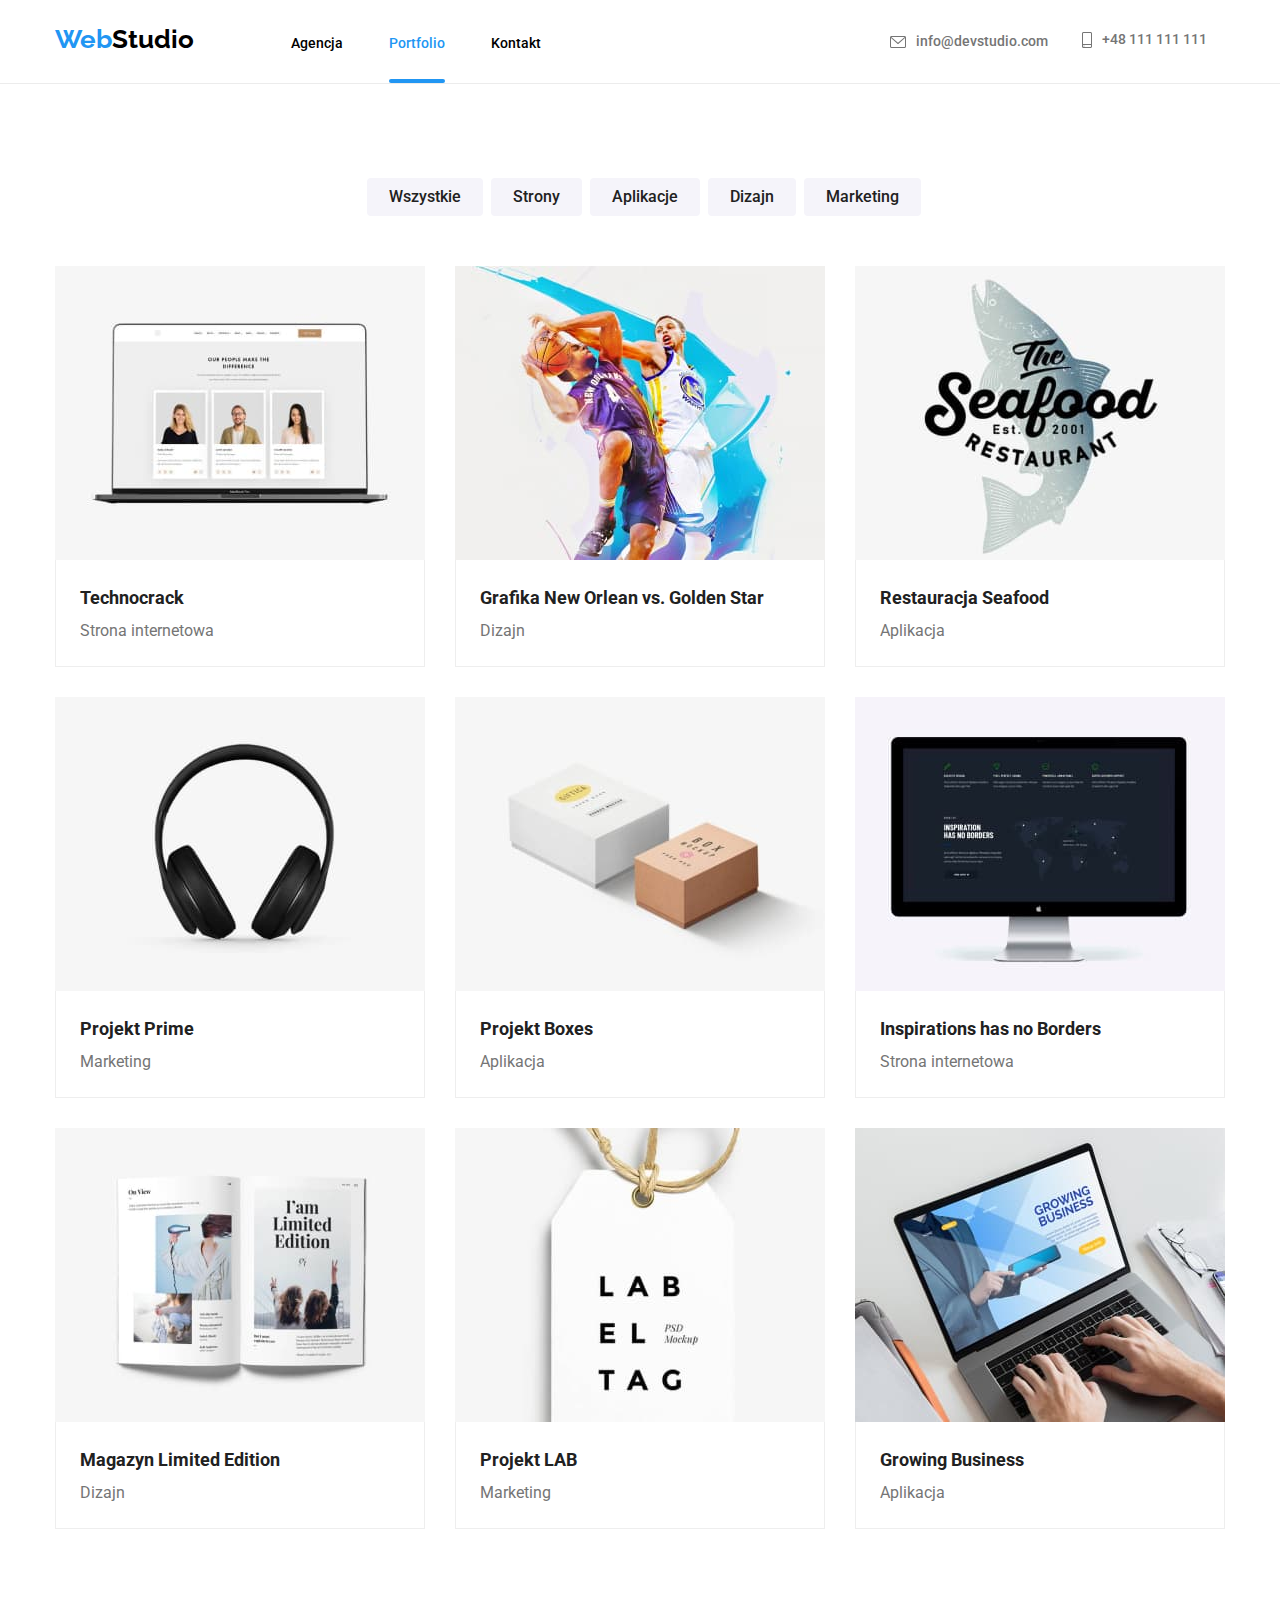
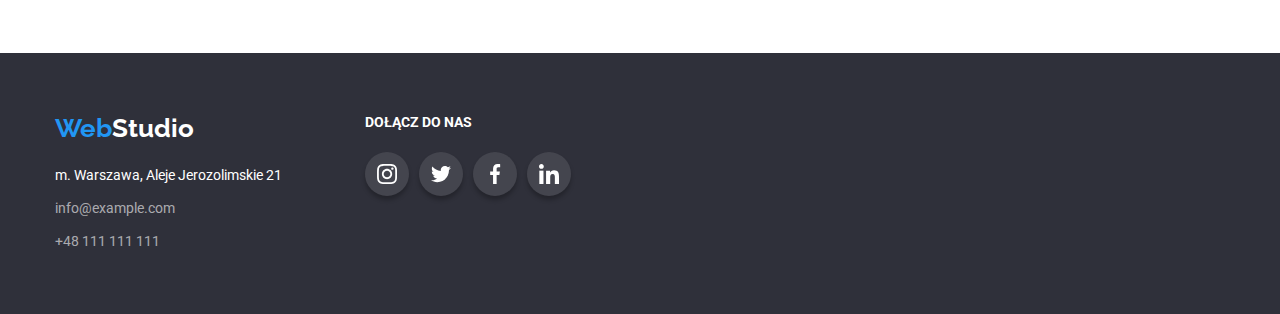
==== portfolio.html @ 0f989dc0 "dodanie plików" ====
<!DOCTYPE html>
<html lang="pl">
  <head>
    <meta charset="UTF-8" />
    <meta http-equiv="X-UA-Compatible" content="IE=edge" />
    <meta name="viewport" content="width=device-width, initial-scale=1.0" />
    <link
      rel="stylesheet"
      href="https://cdnjs.cloudflare.com/ajax/libs/modern-normalize/1.0.0/modern-normalize.min.css"
    />
    <link href="./css/styles.css" rel="stylesheet" />
    <link rel="preconnect" href="https://fonts.googleapis.com" />
    <link rel="preconnect" href="https://fonts.gstatic.com" crossorigin />
    <link
      href="https://fonts.googleapis.com/css2?family=Raleway:wght@700&family=Roboto:wght@400;500;700;900&display=swap"
      rel="stylesheet"
    />
    <title>WebStudio - portfolio</title>
  </head>
  <body class="body">
    <header class="header menu2">
      <div class="container">
        <a href="index.html" class="logo link">Web<span>Studio</span></a>
        <nav class="pages">
          <a href="index.html" class="agency link">Agencja</a>
          <a href="portfolio.html" class="link portfolio-active">Portfolio</a>
          <a href="/contact" class="contact link">Kontakt</a>
        </nav>
        <p class="icon-mail">
          <svg class="mail-icon" width="16" height="12">
            <use href="./images/icons.svg#icon-envelope"></use>
          </svg>
          <a href="mailto:nfo@devstudio.com" class="mail link"
            >info@devstudio.com</a
          >
        </p>
        <p class="icon-phone">
          <svg class="phone-icon" width="10" height="16">
            <use href="./images/icons.svg#icon-smartphone"></use>
          </svg>
          <a href="tel:+48111111111" class="phone link">+48 111 111 111</a>
        </p>
      </div>
    </header>
    <main class="main2">
      <section class="buttons">
        <div class="container">
          <ul class="list-buttons list">
            <li class="item-button">
              <button type="button" class="button">Wszystkie</button>
            </li>
            <li class="item-button">
              <button type="button" class="button">Strony</button>
            </li>
            <li class="item-button">
              <button type="button" class="button">Aplikacje</button>
            </li>
            <li class="item-button">
              <button type="button" class="button">Dizajn</button>
            </li>
            <li class="item-button">
              <button type="button" class="button">Marketing</button>
            </li>
          </ul>
        </div>
      </section>
      <section class="main-portfolio">
        <div class="container">
          <ul class="portfolio-links list">
            <li class="portfolio-pictures">
              <figure class="picture-technocrack">
                <div class="box">
                  <img
                    src="images/technocrack.jpg"
                    alt="technocrack"
                    width="370"
                    height="404"
                  />
                  <div class="overlay">
                    <p class="text">
                      Technocrack jest popularną platformą wykorzystywaną do
                      rozpowszechniania koronawirusa. Firmy wykorzystują tę
                      platformę do celów szpiegowskich i ataków na
                      niezabezpieczone serwery konkurencji
                    </p>
                  </div>
                </div>
                <figcaption class="description-portfolio">
                  <p class="title-portfolio-link">Technocrack</p>
                  <p class="description-portfolio-link">Strona internetowa</p>
                </figcaption>
              </figure>
            </li>
            <li class="portfolio-pictures">
              <figure class="picture-basketball">
                <div class="box">
                  <img
                    src="images/basketball.jpg"
                    alt="basketball match"
                    width="370"
                    height="404"
                  />
                  <div class="overlay">
                    <p class="text">
                      Technocrack jest popularną platformą wykorzystywaną do
                      rozpowszechniania koronawirusa. Firmy wykorzystują tę
                      platformę do celów szpiegowskich i ataków na
                      niezabezpieczone serwery konkurencji
                    </p>
                  </div>
                </div>
                <figcaption class="description-portfolio">
                  <p class="title-portfolio-link">
                    Grafika New Orlean vs. Golden Star
                  </p>
                  <p class="description-portfolio-link">Dizajn</p>
                </figcaption>
              </figure>
            </li>
            <li class="portfolio-pictures">
              <figure class="picture-logo-seafood">
                <div class="box">
                  <img
                    src="images/food.jpg"
                    alt="logo restauracji Seafood"
                    width="370"
                    height="404"
                  />
                  <div class="overlay">
                    <p class="text">
                      Technocrack jest popularną platformą wykorzystywaną do
                      rozpowszechniania koronawirusa. Firmy wykorzystują tę
                      platformę do celów szpiegowskich i ataków na
                      niezabezpieczone serwery konkurencji
                    </p>
                  </div>
                </div>
                <figcaption class="description-portfolio">
                  <p class="title-portfolio-link">Restauracja Seafood</p>
                  <p class="description-portfolio-link">Aplikacja</p>
                </figcaption>
              </figure>
            </li>
            <li class="portfolio-pictures">
              <figure class="picture-headphones">
                <div class="box">
                  <img
                    src="images/headphones.jpg"
                    alt="headphones"
                    width="370"
                    height="404"
                  />
                  <div class="overlay">
                    <p class="text">
                      Technocrack jest popularną platformą wykorzystywaną do
                      rozpowszechniania koronawirusa. Firmy wykorzystują tę
                      platformę do celów szpiegowskich i ataków na
                      niezabezpieczone serwery konkurencji
                    </p>
                  </div>
                </div>
                <figcaption class="description-portfolio">
                  <p class="title-portfolio-link">Projekt Prime</p>
                  <p class="description-portfolio-link">Marketing</p>
                </figcaption>
              </figure>
            </li>
            <li class="portfolio-pictures">
              <figure class="picture-boxes">
                <div class="box">
                  <img
                    src="images/boxes.jpg"
                    alt="boxes"
                    width="370"
                    height="404"
                  />
                  <div class="overlay">
                    <p class="text">
                      Technocrack jest popularną platformą wykorzystywaną do
                      rozpowszechniania koronawirusa. Firmy wykorzystują tę
                      platformę do celów szpiegowskich i ataków na
                      niezabezpieczone serwery konkurencji
                    </p>
                  </div>
                </div>
                <figcaption class="description-portfolio">
                  <p class="title-portfolio-link">Projekt Boxes</p>
                  <p class="description-portfolio-link">Aplikacja</p>
                </figcaption>
              </figure>
            </li>
            <li class="portfolio-pictures">
              <figure class="picture-monitor">
                <div class="box">
                  <img
                    src="images/monitor.jpg"
                    alt="monitor"
                    width="370"
                    height="404"
                  />
                  <div class="overlay">
                    <p class="text">
                      Technocrack jest popularną platformą wykorzystywaną do
                      rozpowszechniania koronawirusa. Firmy wykorzystują tę
                      platformę do celów szpiegowskich i ataków na
                      niezabezpieczone serwery konkurencji
                    </p>
                  </div>
                </div>
                <figcaption class="description-portfolio">
                  <p class="title-portfolio-link">
                    Inspirations has no Borders
                  </p>
                  <p class="description-portfolio-link">Strona internetowa</p>
                </figcaption>
              </figure>
            </li>
            <li class="portfolio-pictures">
              <figure class="picture-magazine">
                <div class="box">
                  <img
                    src="images/magazine.jpg"
                    alt="magazine"
                    width="370"
                    height="404"
                  />
                  <div class="overlay">
                    <p class="text">
                      Technocrack jest popularną platformą wykorzystywaną do
                      rozpowszechniania koronawirusa. Firmy wykorzystują tę
                      platformę do celów szpiegowskich i ataków na
                      niezabezpieczone serwery konkurencji
                    </p>
                  </div>
                </div>
                <figcaption class="description-portfolio">
                  <p class="title-portfolio-link">Magazyn Limited Edition</p>
                  <p class="description-portfolio-link">Dizajn</p>
                </figcaption>
              </figure>
            </li>
            <li class="portfolio-pictures">
              <figure class="picture-label">
                <div class="box">
                  <img
                    src="images/label.jpg"
                    alt="white label"
                    width="370"
                    height="404"
                  />
                  <div class="overlay">
                    <p class="text">
                      Technocrack jest popularną platformą wykorzystywaną do
                      rozpowszechniania koronawirusa. Firmy wykorzystują tę
                      platformę do celów szpiegowskich i ataków na
                      niezabezpieczone serwery konkurencji
                    </p>
                  </div>
                </div>
                <figcaption class="description-portfolio">
                  <p class="title-portfolio-link">Projekt LAB</p>
                  <p class="description-portfolio-link">Marketing</p>
                </figcaption>
              </figure>
            </li>
            <li class="portfolio-pictures">
              <figure class="picture-laptop">
                <div class="box">
                  <img
                    src="images/laptop.jpg"
                    alt="laptop"
                    width="370"
                    height="404"
                  />
                  <div class="overlay">
                    <p class="text">
                      Technocrack jest popularną platformą wykorzystywaną do
                      rozpowszechniania koronawirusa. Firmy wykorzystują tę
                      platformę do celów szpiegowskich i ataków na
                      niezabezpieczone serwery konkurencji
                    </p>
                  </div>
                </div>
                <figcaption class="description-portfolio">
                  <p class="title-portfolio-link">Growing Business</p>
                  <p class="description-portfolio-link">Aplikacja</p>
                </figcaption>
              </figure>
            </li>
          </ul>
        </div>
      </section>
    </main>
    <footer class="footer">
      <div class="container-footer">
        <div class="footer-logo">
          <a href="index.html" class="logo2 link">Web<span>Studio</span></a>
          <p class="address">m. Warszawa, Aleje Jerozolimskie 21</p>
          <p class="mail2 link">info@example.com</p>
          <p class="phone2 link">+48 111 111 111</p>
        </div>
        <div class="footer-social">
          <a class="join-us">Dołącz do nas</a>
          <ul class="social-list-footer list">
            <li class="social-list-item-footer link">
              <a class="social-list_link-footer" href="#">
                <svg class="social-icon-footer" width="20" height="20">
                  <use href="./images/icons.svg#icon-instagram"></use>
                </svg>
              </a>
            </li>
            <li class="social-list-item-footer link">
              <a class="social-list_link-footer" href="#">
                <svg class="social-icon-footer" width="20" height="20">
                  <use href="./images/icons.svg#icon-twitter"></use>
                </svg>
              </a>
            </li>
            <li class="social-list-item-footer link">
              <a class="social-list_link-footer" href="#">
                <svg class="social-icon-footer" width="20" height="20">
                  <use href="./images/icons.svg#icon-facebook"></use>
                </svg>
              </a>
            </li>
            <li class="social-list-item-footer link">
              <a class="social-list_link-footer" href="#">
                <svg class="social-icon-footer" width="20" height="20">
                  <use href="./images/icons.svg#icon-linkedin"></use>
                </svg>
              </a>
            </li>
          </ul>
        </div>
      </div>
    </footer>
  </body>
</html>
---- css/styles.css ----
.body {
  font-family: var(--main-font), var(--second-font);
  background: var(--background-menu);
  max-width: 1600px;
  margin: 0 auto;
}

:root {
  --main-font: "Roboto", sans-serif;
  --second-font: "Raleway", sans-serif;
  --leading-color: #000;
  --action-color: #2196f3;
  --text-action-color: #fff;
  --contacts-color: #757575;
  --background-footer: #2f303a;
  --background-menu: #fff;
  --background-main: #e5e5e5;
  --background-team: #f5f4fa;
  --title-lorem: #212121;
  --text-lorem: #757575;
  --main-portfolio: #fff;
  --header-line: #ececec;
  --border-box: #eee;
  --icon-color: #afb1b8;
}

h1,
h2,
h3,
h4,
h5,
h6,
ul,
ol,
p,
figure {
  padding: 0;
  margin: 0;
}

img {
  display: block;
  height: auto;
}

.link {
  text-decoration: none;
}

.list {
  list-style: none;
}

.container {
  width: 1200px;
  padding: 0 15px;
  margin: 0 auto;
  justify-content: center;
}

.menu {
  display: flex;
  justify-content: center;
  background: var(--background-menu);
  align-items: center;
}

.menu2 {
  display: flex;
  justify-content: center;
  background: var(--background-menu);
  align-items: center;
  border-bottom: 1px solid var(--header-line);
}

.logo {
  font-family: var(--second-font);
  color: var(--action-color);
  font-size: 26px;
  line-height: 1.2;
  font-weight: 700;
  margin-top: 24px;
  margin-right: 93px;
  margin-bottom: 25px;
}

.logo > span {
  color: var(--leading-color);
}

.agency-active::after {
  content: "";
  display: block;
  background-color: var(--action-color);
  height: 4px;
  width: 100%;
  border-radius: 2px;
  margin-top: 28px;
  z-index: 2;
}

.portfolio-active::after {
  content: "";
  display: block;
  background-color: var(--action-color);
  height: 4px;
  width: 100%;
  border-radius: 2px;
  margin-top: 28px;
}

.agency-active {
  color: var(--action-color);
  font-size: 14px;
  line-height: 1.1;
  font-weight: 500;
}

.portfolio-active {
  color: var(--action-color);
  font-size: 14px;
  line-height: 1.1;
  font-weight: 500;
}

.agency,
.portfolio,
.contact {
  color: var(--leading-color);
  font-size: 14px;
  line-height: 1.1;
  font-weight: 500;
}

.agency:hover,
.agency:focus,
.portfolio:hover,
.portfolio:focus,
.contact:hover,
.contact:focus {
  color: var(--action-color);
  transition: 250ms cubic-bezier(0.4, 0, 0.2, 1);
}

.mail,
.phone {
  display: inline;
  justify-content: flex-end;
  line-height: 1.1;
  font-weight: 500;
  color: var(--contacts-color);
  font-size: 14px;
}

.mail:focus,
.mail:hover,
.phone:focus,
.phone:hover {
  color: var(--action-color);
  transition: 250ms cubic-bezier(0.4, 0, 0.2, 1);
}

.pages {
  display: inline-flex;
}

.agency-active,
.portfolio-active,
.portfolio,
.agency {
  margin-right: 46px;
}

.mail {
  margin-right: 30px;
  margin-left: 10px;
}

.phone {
  margin-left: 10px;
}

.icon-mail {
  margin-left: 345px;
}

.icon-mail,
.icon-phone {
  display: inline-flex;
  align-items: center;
  justify-content: center;
  fill: var(--contacts-color);
}

.icon-mail:hover,
.icon-mail:focus,
.icon-phone:hover,
.icon-mail:focus {
  fill: var(--action-color);
  transition: 250ms cubic-bezier(0.4, 0, 0.2, 1);
}

.agency-active,
.portfolio-active,
.portfolio,
.agency,
.contact,
.mail,
.phone {
  padding-top: 32px;
  align-items: center;
}

.mail,
.phone {
  padding-bottom: 32px;
}

.header-title {
  justify-content: center;
  background: var(--background-footer);
  height: 600px;
  background-image: linear-gradient(
      rgba(47, 48, 58, 0.4),
      rgba(47, 48, 58, 0.4)
    ),
    url("../images/team.jpg");
  background-repeat: no-repeat;
  background-size: cover;
  background-attachment: scroll;
}

.title-one {
  color: var(--text-action-color);
  font-size: 44px;
  line-height: 1.36;
  font-weight: 900;
  text-align: center;
  display: flex;
  justify-content: center;
  padding-top: 200px;
  padding-bottom: 30px;
  letter-spacing: 0.06em;
}

.button-service {
  background: var(--action-color);
  color: var(--text-action-color);
  font-size: 16px;
  line-height: 1.88;
  font-weight: 700;
  align-items: center;
  text-align: center;
  letter-spacing: 0.06em;
  text-shadow: 0px 4px 4px rgba(0, 0, 0, 0.25);
  cursor: pointer;
  width: 200px;
  margin-left: 500px;
  justify-content: center;
  letter-spacing: 0.06em;
  filter: drop-shadow(0px 4px 4px rgba(0, 0, 0, 0.25));
  border-radius: 4px;
  border-style: none;
  padding-top: 10px;
  padding-bottom: 10px;
  margin-bottom: 200px;
}

.lorem-list {
  display: flex;
  justify-content: center;
  flex-direction: row;
  flex-basis: calc(100% / 4 -30px);
}

.lorem:not(:last-child) {
  padding-right: 30px;
}

.title-lorem {
  color: var(--title-lorem);
  font-size: 14px;
  line-height: 1.1;
  font-weight: 700;
  text-transform: uppercase;
  padding-bottom: 10px;
}

.text-lorem {
  color: var(--text-lorem);
  font-size: 14px;
  line-height: 1.71;
  font-weight: 400;
  text-align: left;
}

.lorem-icons-item {
  width: 270px;
  height: 120px;
  background-color: var(--background-team);
  border-radius: 4px;
  display: flex;
  align-items: center;
  justify-content: center;
  margin-bottom: 30px;
}

.activities {
  display: flex;
  justify-content: center;
}

.title-activities {
  color: var(--title-lorem);
  font-size: 36px;
  line-height: 1.2;
  font-weight: 700;
  padding-bottom: 50px;
  display: flex;
  justify-content: center;
}

.picture {
  width: 370px;
  padding: 0px;
}

.picture:not(:last-child) {
  margin-right: 30px;
}

.list-activities {
  display: flex;
  justify-content: center;
  padding-bottom: 94px;
}

.thumb {
  position: relative;
}

.label {
  position: absolute;
  top: 224px;
  bottom: 0;
  width: 100%;
  font-size: 14px;
  font-weight: 700;
  line-height: 1.172;
  text-transform: uppercase;
  text-align: center;
  padding: 27px 90px;
  background-color: rgba(47, 48, 58, 0.8);
  color: #fff;
}

.team {
  display: flex;
  justify-content: center;
}

.title-team {
  color: var(--title-lorem);
  font-size: 36px;
  line-height: 1.2;
  font-weight: 700;
  text-align: center;
  padding-bottom: 50px;
  padding-top: 94px;
  display: flex;
  justify-content: center;
}

.photo {
  box-shadow: 0px 1px 3px rgba(0, 0, 0, 0.12), 0px 1px 1px rgba(0, 0, 0, 0.14),
    0px 2px 1px rgba(0, 0, 0, 0.2);
  border-radius: 0px 0px 4px 4px;
}

.photo-of-a-person {
  max-width: 270px;
}

.list-team {
  display: flex;
  justify-content: center;
  padding-bottom: 94px;
}

.photo:not(:last-child) {
  margin-right: 30px;
}

.person-name {
  color: var(--title-lorem);
  font-size: 16px;
  line-height: 1.2;
  font-weight: 500;
  text-align: center;
  padding: 0 15px;
}

.occupation {
  color: var(--text-lorem);
  font-size: 16px;
  line-height: 1.2;
  text-align: center;
  padding: 0 15px;
}

.description {
  box-sizing: border-box;
  width: 270px;
  padding: 20px 24px;
  background-color: var(--background-menu);
  border-radius: 0px 0px 4px 4px;
  text-align: center;
}

.team {
  background: var(--background-team);
}

.social-list {
  display: flex;
  align-items: center;
  justify-content: space-between;
  padding-top: 16px;
}

.social-icon {
  display: flex;
  align-items: center;
  justify-content: center;
}

.social-list_link {
  display: flex;
  width: 44px;
  height: 44px;
  background-color: var(--background-menu);
  fill: var(--icon-color);
  border-radius: 50%;
  align-items: center;
  justify-content: center;
}

.social-list_link:hover,
.social-list_link:focus {
  fill: var(--text-action-color);
  background-color: var(--action-color);
  transition: 250ms cubic-bezier(0.4, 0, 0.2, 1);
}

.title-clients {
  color: var(--title-lorem);
  font-size: 36px;
  line-height: 1.2;
  font-weight: 700;
  text-align: center;
  padding-bottom: 50px;
  padding-top: 94px;
  display: flex;
  justify-content: center;
}

.icon-client {
  width: 170px;
  height: 92px;
  border: 1px solid var(--icon-color);
  border-radius: 4px;
  fill: var(--icon-color);
  display: flex;
  align-items: center;
  justify-content: center;
  margin-bottom: 94px;
}
.client-link {
  justify-content: center;
  align-items: center;
}

.icon-client:hover,
.icon-client:focus {
  border-color: var(--action-color);
  fill: var(--action-color);
  transition: 250ms cubic-bezier(0.4, 0, 0.2, 1);
}

.icon-client:not(:last-child) {
  margin-right: 30px;
}

.clients-list {
  display: flex;
  align-items: center;
  justify-content: center;
}

.main {
  justify-content: center;
  background: var(--main-portfolio);
  margin: 94px 0;
}

.main2 {
  justify-content: center;
  background: var(--main-portfolio);
}

.list-buttons {
  display: flex;
  justify-content: center;
  padding-left: 15px;
  margin-right: 310px;
  margin-bottom: 34px;
  margin-left: 310px;
}

.item-button {
  padding-right: 8px;
  padding-bottom: 16px;
  margin-top: 94px;
}

.button {
  color: var(--title-lorem);
  background: var(--background-team);
  border-color: var(--background-team);
  border-radius: 4px;
  border-style: none;
  font-size: 16px;
  line-height: 1.62;
  font-weight: 500;
  cursor: pointer;
  padding: 6px 22px;
}

.button:hover,
.button:focus {
  background: var(--action-color);
  color: var(--text-action-color);
  border-color: var(--action-color);
  box-shadow: 0px 3px 1px rgba(0, 0, 0, 0.1), 0px 1px 2px rgba(0, 0, 0, 0.08),
    0px 2px 2px rgba(0, 0, 0, 0.12);
  transition: 250ms cubic-bezier(0.4, 0, 0.2, 1);
}

.portfolio-links {
  display: flex;
  justify-content: space-between;
  padding-bottom: 94px;
  flex-wrap: wrap;
}

.portfolio-pictures {
  margin-bottom: 30px;
  border-bottom: 1px solid var(--border-box);
}

.portfolio-pictures:hover,
.portfolio-pictures:focus {
  box-shadow: 0px 1px 1px rgba(0, 0, 0, 0.12), 0px 4px 4px rgba(0, 0, 0, 0.06),
    1px 4px 6px rgba(0, 0, 0, 0.16);
  transition: 250ms cubic-bezier(0.4, 0, 0.2, 1);
}

.box {
  position: relative;
  overflow: hidden;
}

.box:hover .overlay {
  transform: translateY(0%);
  transition: 250ms cubic-bezier(0.4, 0, 0.2, 1);
}

.overlay {
  position: absolute;
  top: 0;
  left: 0;
  width: 100%;
  height: 100%;
  background-color: rgba(33, 150, 243, 0.9);
  transform: translateY(100%);
  transition: transform 250ms ease;
  transition-timing-function: cubic-bezier(0.4, 0, 0.2, 1);
}

.text {
  color: #fff;
  padding: 49px 45px 49px 24px;
  margin: 0;
  font-size: 18px;
  line-height: 28px;
  letter-spacing: 0.03em;
  font-weight: 400;
}

.description-portfolio {
  box-sizing: border-box;
  width: 370px;
  padding: 20px 24px;
  border-right: 1px solid var(--border-box);
  border-left: 1px solid var(--border-box);
}

.title-portfolio-link {
  color: var(--title-lorem);
  font-size: 18px;
  line-height: 2;
  font-weight: 700;
}

.description-portfolio-link {
  color: var(--text-lorem);
  font-size: 16px;
  line-height: 1.88;
}

.logo2 {
  font-family: var(--second-font);
  color: var(--action-color);
  font-size: 26px;
  line-height: 1.2;
  font-weight: 700;
  text-decoration: none;
  padding-bottom: 20px;
  display: inline;
  margin-right: 171px;
}

.logo2 > span {
  color: var(--text-action-color);
}

.join-us {
  display: inline;
  font-weight: 700;
  font-size: 14px;
  line-height: 16px;
  text-transform: uppercase;
  color: var(--background-menu);
  padding-bottom: 20px;
}

.mail2:hover,
.mail2:focus,
.phone2:hover,
.phone2:focus {
  color: var(--action-color);
  transition: 250ms cubic-bezier(0.4, 0, 0.2, 1);
}

.mail2,
.phone2 {
  color: rgba(255, 255, 255, 0.6);
  font-size: 14px;
}

.address {
  display: inline;
  color: var(--text-action-color);
  font-size: 14px;
  line-height: 1.71;
  text-decoration: none;
  padding-top: 20px;
  display: flex;
}

.mail2,
.phone2 {
  line-height: 1.71;
  text-decoration: none;
  padding-top: 9px;
  display: flex;
}

.phone2 {
  padding-bottom: 60px;
}

.contact-footer {
  display: block;
  margin-top: 20px;
  margin-right: 70px;
  width: 246px;
}

.footer {
  background: var(--background-footer);
  padding-top: 60px;
  display: flex;
}

.container-footer {
  display: flex;
  width: 1200px;
  padding: 0 15px;
  margin: 0 auto;
  justify-content: flex-start;
}

.social-list-footer {
  display: flex;
  align-items: center;
  justify-content: space-between;
  width: 206px;
  padding-top: 20px;
}

.social-icon-footer {
  display: flex;
  align-items: center;
  justify-content: center;
}

.social-list_link-footer {
  display: flex;
  width: 44px;
  height: 44px;
  background: rgba(255, 255, 255, 0.1);
  box-shadow: 0px 4px 4px rgba(0, 0, 0, 0.25);
  fill: var(--background-menu);
  border-radius: 50%;
  align-items: center;
  justify-content: center;
}

.social-list_link-footer:hover,
.social-list_link-footer:focus {
  background-color: var(--action-color);
  transition: 250ms cubic-bezier(0.4, 0, 0.2, 1);
}

.is-hidden {
  opacity: 0;
  visibility: hidden;
  pointer-events: none;
}

.backdrop {
  position: fixed;
  top: 0;
  left: 0;
  width: 100%;
  height: 100%;
  background-color: rgba(0, 0, 0, 0.2);
  transition: 550ms cubic-bezier(0.4, 0, 0.2, 1);
}

.modal {
  background: var(--background-menu);
  width: 528px;
  height: 581px;
  position: fixed;
  left: 50%;
  top: 50%;
  box-shadow: 0px 1px 3px rgba(0, 0, 0, 0.12), 0px 1px 1px rgba(0, 0, 0, 0.14),
    0px 2px 1px rgba(0, 0, 0, 0.2);
  border-radius: 4px;
  transform: translate(-50%, -50%);
  opacity: 1;
}

.close-btn {
  width: 30px;
  height: 30px;
  background-color: var(--background-menu);
  fill: var(--leading-color);
  border: 1px solid #0000001a;
  border-radius: 50%;
  position: absolute;
  top: 8px;
  right: 8px;
}
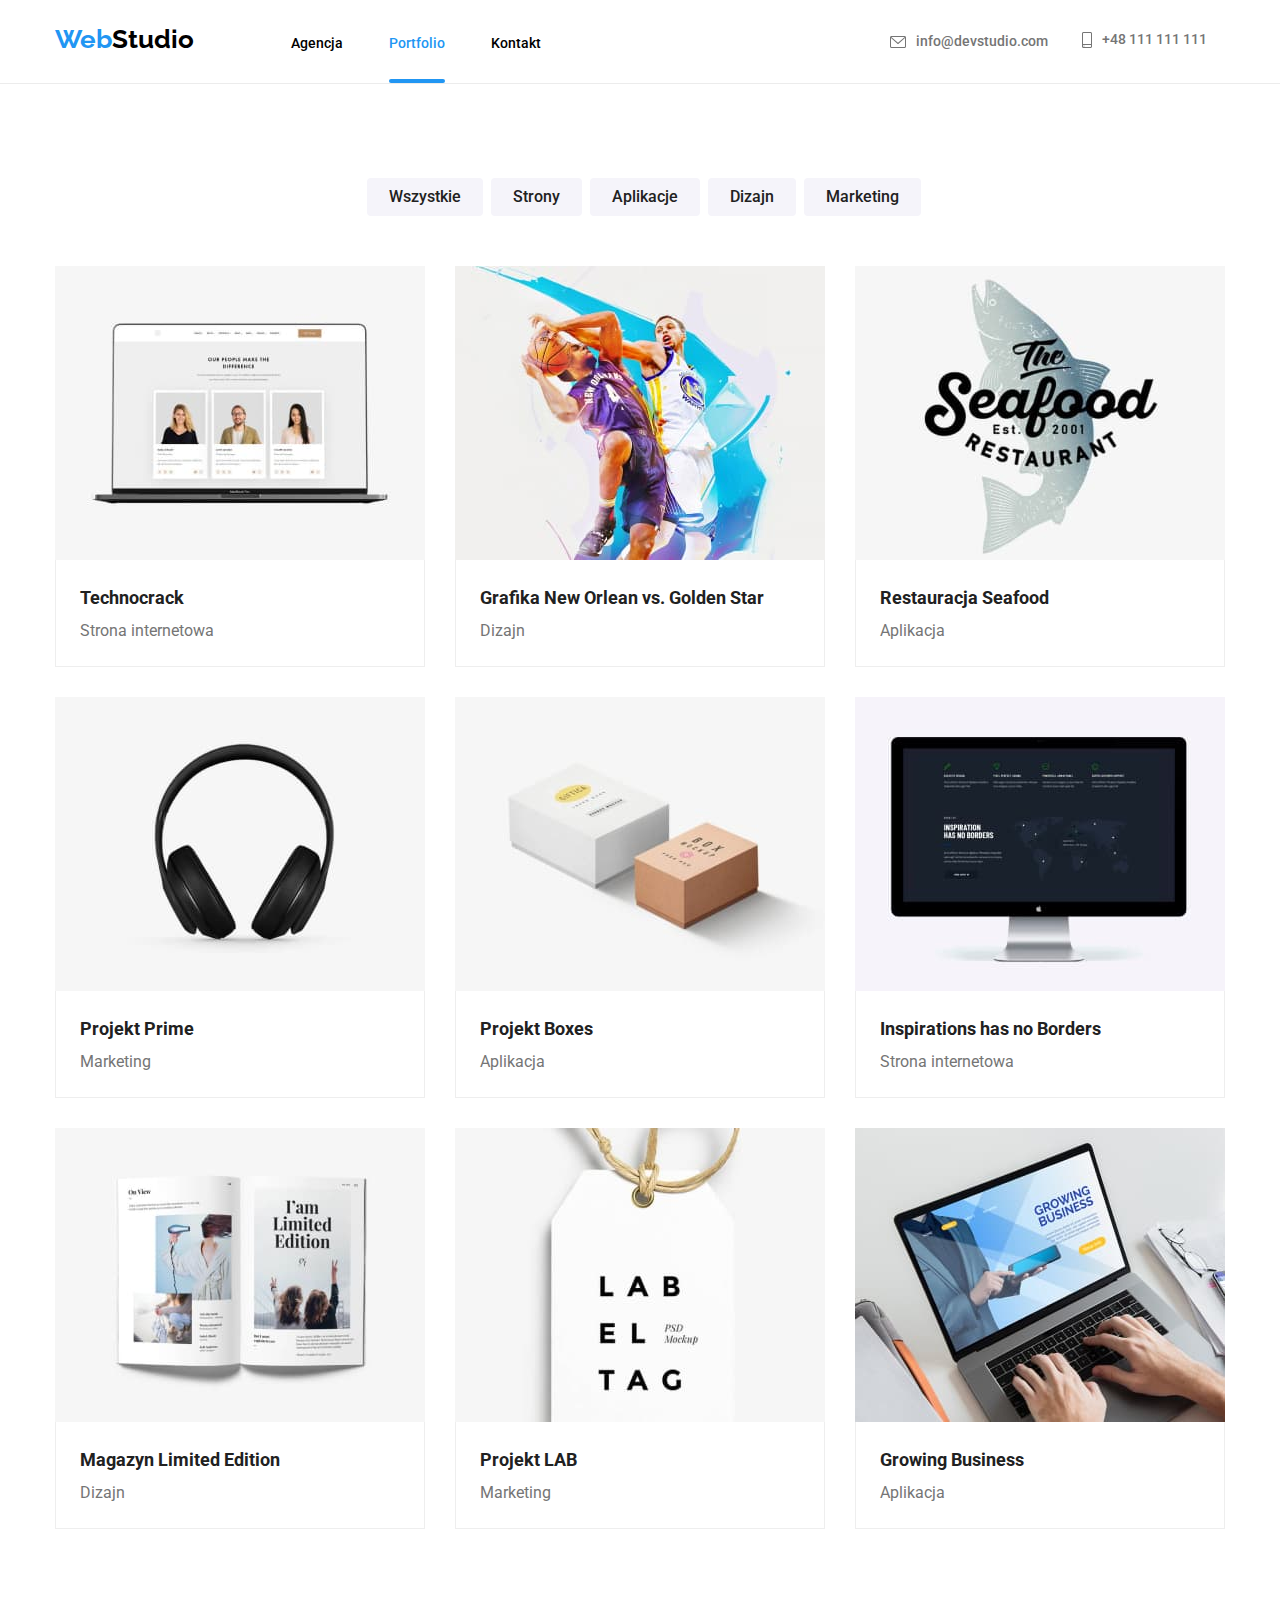
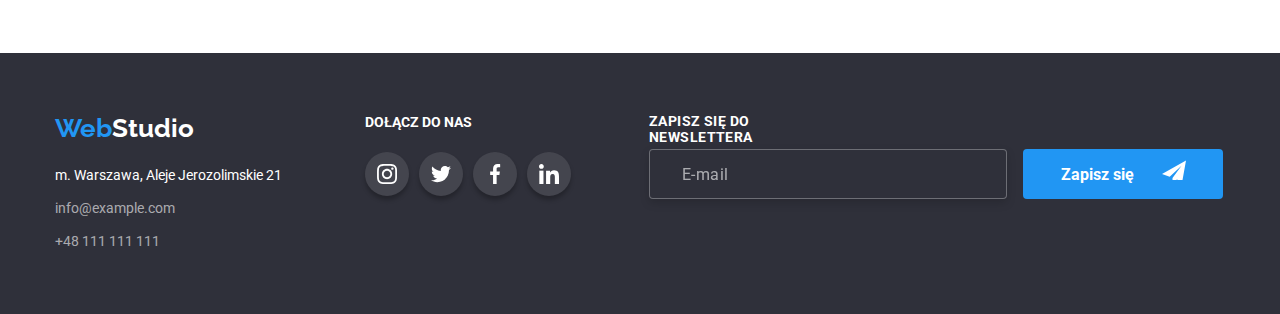
==== commit 910a73a2: "okno modalne i footer" ====
--- a/portfolio.html
+++ b/portfolio.html
@@ -300,7 +300,7 @@
           <p class="phone2 link">+48 111 111 111</p>
         </div>
         <div class="footer-social">
-          <a class="join-us">Dołącz do nas</a>
+          <p class="join-us">Dołącz do nas</p>
           <ul class="social-list-footer list">
             <li class="social-list-item-footer link">
               <a class="social-list_link-footer" href="#">
@@ -332,6 +332,25 @@
             </li>
           </ul>
         </div>
+        <div class="footer-newsletter">
+          <h3 class="sign-up">Zapisz się do newslettera</h3>
+          <form class="form-sign-up">
+            <label name="sign-up-form">
+              <input
+                type="e-mail"
+                name="e-mail"
+                placeholder="E-mail"
+                class="input-email-footer"
+              />
+            </label>
+            <button type="submit" class="send-btn">
+              <p class="send-btn-title">Zapisz się</p>
+              <svg class="send-icon-footer" width="24" height="24">
+                <use href="./images/icons.svg#icon-icon-send"></use>
+              </svg>
+            </button>
+          </form>
+        </div>
       </div>
     </footer>
   </body>
--- a/css/styles.css
+++ b/css/styles.css
@@ -659,7 +659,6 @@
 }
 
 .address {
-  display: inline;
   color: var(--text-action-color);
   font-size: 14px;
   line-height: 1.71;
@@ -731,6 +730,69 @@
 .social-list_link-footer:focus {
   background-color: var(--action-color);
   transition: 250ms cubic-bezier(0.4, 0, 0.2, 1);
+}
+
+.form-sign-up {
+  align-items: center;
+  justify-content: center;
+  margin-top: 20px;
+  margin-left: 78px;
+}
+
+.sign-up {
+  width: 207px;
+  height: 16px;
+  margin-left: 78px;
+  font-weight: 700;
+  text-transform: uppercase;
+  font-size: 14px;
+  line-height: 16px;
+  letter-spacing: 0.03em;
+  color: var(--background-menu);
+}
+
+.input-email-footer {
+  width: 358px;
+  height: 50px;
+  margin-right: 12px;
+  padding: 16px;
+  border: 1px solid rgba(255, 255, 255, 0.3);
+  box-sizing: border-box;
+  filter: drop-shadow(0px 4px 4px rgba(0, 0, 0, 0.15));
+  border-radius: 4px;
+  background-color: var(--background-footer);
+  color: var(--background-menu);
+}
+
+.input-email-footer::placeholder {
+  width: 47px;
+  height: 20px;
+  font-size: 16px;
+  line-height: 20px;
+  letter-spacing: 0.03em;
+  color: rgba(255, 255, 255, 0.6);
+  padding: 15px 295px 15px 16px;
+}
+
+.send-btn {
+  position: relative;
+  padding-bottom: 10px;
+  width: 200px;
+  height: 50px;
+  background: var(--action-color);
+  border-radius: 4px;
+  color: var(--background-menu);
+  border-style: none;
+}
+
+.send-btn-title {
+  display: inline-flex;
+  font-weight: 700;
+}
+
+.send-icon-footer {
+  position: relative;
+  margin-left: 24px;
 }
 
 .is-hidden {
@@ -774,3 +836,136 @@
   top: 8px;
   right: 8px;
 }
+
+.modal-form-header {
+  font-weight: 700;
+  font-size: 20px;
+  line-height: 23px;
+  text-align: center;
+  letter-spacing: 0.03em;
+  color: var(--title-lorem);
+  padding-top: 40px;
+  margin-bottom: 12px;
+}
+
+.modal-form {
+  display: flex;
+  flex-direction: column;
+}
+
+.modal-label {
+  margin-right: 40px;
+  margin-bottom: 10px;
+  margin-left: 40px;
+  font-size: 12px;
+  line-height: 14px;
+  letter-spacing: 0.01em;
+  color: var(--contacts-color);
+}
+
+.modal-label-text {
+  margin-right: 40px;
+  margin-bottom: 20px;
+  margin-left: 40px;
+  font-size: 12px;
+  line-height: 14px;
+  letter-spacing: 0.01em;
+  color: var(--contacts-color);
+}
+
+.modal-form-input-wrapper {
+  position: relative;
+  display: block;
+  margin-top: 4px;
+}
+
+.modal-form-input {
+  width: 100%;
+  height: 40px;
+  border: 1px solid rgba(33, 33, 33, 0.2);
+  border-radius: 4px;
+  padding-left: 42px;
+  transition: border-color 250ms cubic-bezier(0.4, 0, 0.2, 1);
+}
+
+.modal-form-icon {
+  position: absolute;
+  top: 50%;
+  transform: translateY(-50%);
+  left: 12px;
+  fill: var(--title-lorem);
+  transition: fill 250ms cubic-bezier(0.4, 0, 0.2, 1);
+}
+
+.modal-form-input:focus {
+  border-color: var(--action-color);
+}
+
+.modal-form-input:focus + .modal-form-icon {
+  fill: var(--action-color);
+}
+
+.modal-form-message {
+  width: 100%;
+  height: 120px;
+  padding: 12px 16px;
+  margin-top: 4px;
+  border: 1px solid rgba(33, 33, 33, 0.2);
+  border-radius: 4px;
+  resize: none;
+  transition: border-color 250ms cubic-bezier(0.4, 0, 0.2, 1);
+}
+
+.modal-form-message:focus {
+  border-color: var(--action-color);
+}
+
+.policy {
+  display: flex;
+  flex-direction: row;
+  flex-wrap: nowrap;
+  margin-top: 20px;
+  margin-right: 54px;
+  margin-bottom: 30px;
+  margin-left: 55px;
+  align-items: center;
+  width: 419px;
+  height: 24px;
+}
+
+.modal-form-policy-text {
+  font-size: 13px;
+  line-height: 24px;
+  letter-spacing: 0.03em;
+  color: var(--contacts-color);
+}
+
+.modal-form-policy-text > a {
+  color: var(--action-color);
+}
+
+.modal-form-policy-checkbox {
+  margin-right: 8px;
+  background: var(--title-lorem);
+}
+
+.order-btn {
+  display: flex;
+  align-items: center;
+  justify-content: center;
+  text-align: center;
+  letter-spacing: 0.06em;
+  width: 200px;
+  height: 50px;
+  background-color: var(--action-color);
+  color: var(--background-menu);
+  font-weight: 700;
+  font-size: 16px;
+  line-height: 30px;
+  box-shadow: 0px 4px 4px rgba(0, 0, 0, 0.15);
+  border-radius: 4px;
+  border-style: none;
+  margin-right: 164px;
+  margin-bottom: 40px;
+  margin-left: 164px;
+}
